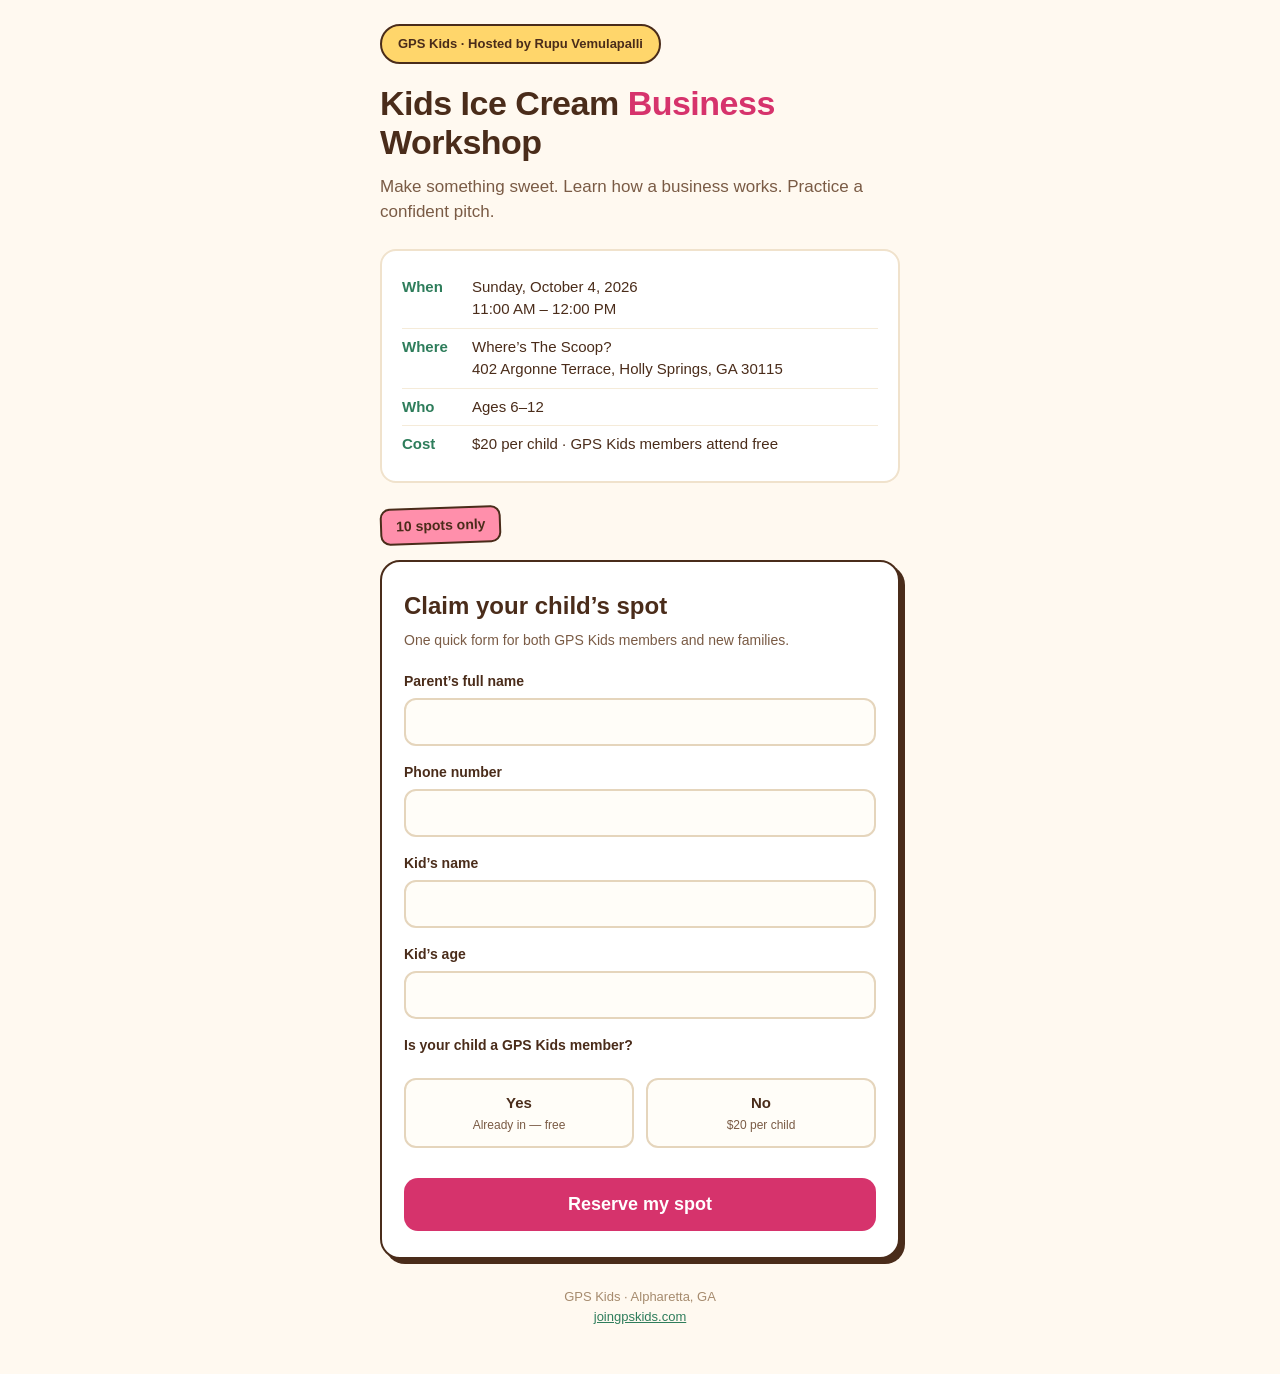
==== index.html @ 02529e6b "Workshop signup page" ====
<!DOCTYPE html>
<html lang="en">
<head>
<meta charset="UTF-8">
<meta name="viewport" content="width=device-width, initial-scale=1.0">
<title>Kids Ice Cream Business Workshop — Sign Up | GPS Kids</title>
<meta name="description" content="Sign up for the GPS Kids Ice Cream Business Workshop on Sunday, October 4, 2026 in Holly Springs, GA. Ages 6–12.">
<style>
  * { box-sizing: border-box; margin: 0; padding: 0; }
  body {
    font-family: -apple-system, BlinkMacSystemFont, "Segoe UI", Roboto, Helvetica, Arial, sans-serif;
    background: #FFF9F0; color: #4A2C1A; line-height: 1.5;
    -webkit-font-smoothing: antialiased;
  }
  .wrap { max-width: 560px; margin: 0 auto; padding: 24px 20px 48px; }
  .badge {
    display: inline-block; background: #FFD66B; color: #4A2C1A;
    font-weight: 700; font-size: 13px; padding: 8px 16px; border-radius: 999px;
    border: 2px solid #4A2C1A; margin-bottom: 20px;
  }
  h1 { font-size: 34px; line-height: 1.15; letter-spacing: -0.5px; margin-bottom: 12px; }
  h1 .pink { color: #D6336C; }
  .sub { font-size: 17px; color: #7A5B45; margin-bottom: 24px; }
  .details {
    background: #fff; border: 2px solid #F0E2CC; border-radius: 16px;
    padding: 18px 20px; margin-bottom: 24px;
  }
  .details div { display: flex; gap: 12px; padding: 7px 0; font-size: 15px; }
  .details div + div { border-top: 1px solid #F5EBD9; }
  .details strong { min-width: 58px; color: #2E7D5B; }
  .spots {
    display: inline-block; background: #FF8FAB; color: #4A2C1A; font-weight: 800;
    font-size: 14px; padding: 6px 14px; border-radius: 10px; transform: rotate(-2deg);
    border: 2px solid #4A2C1A; margin-bottom: 16px;
  }
  form {
    background: #fff; border: 2px solid #4A2C1A; border-radius: 20px;
    padding: 26px 22px; box-shadow: 5px 5px 0 #4A2C1A;
  }
  form h2 { font-size: 24px; margin-bottom: 6px; }
  form p.hint { font-size: 14px; color: #7A5B45; margin-bottom: 20px; }
  label { display: block; font-weight: 700; font-size: 14px; margin: 16px 0 6px; }
  input[type=text], input[type=tel], input[type=number] {
    width: 100%; padding: 13px 14px; font-size: 16px; border: 2px solid #E5D5BC;
    border-radius: 12px; background: #FFFDF8; color: #4A2C1A;
  }
  input:focus { outline: none; border-color: #D6336C; }
  .radio-row { display: flex; gap: 12px; margin-top: 6px; }
  .radio-card {
    flex: 1; border: 2px solid #E5D5BC; border-radius: 12px; padding: 12px;
    text-align: center; cursor: pointer; font-weight: 700; font-size: 15px;
    background: #FFFDF8; transition: border-color .15s, background .15s;
  }
  .radio-card input { display: none; }
  .radio-card small { display: block; font-weight: 400; color: #7A5B45; font-size: 12px; margin-top: 2px; }
  .radio-card.selected { border-color: #D6336C; background: #FFF0F5; }
  button.submit {
    width: 100%; margin-top: 24px; padding: 16px; font-size: 18px; font-weight: 800;
    color: #fff; background: #D6336C; border: none; border-radius: 14px; cursor: pointer;
  }
  button.submit:active { transform: scale(.98); }
  .result { display: none; background: #fff; border: 2px solid #4A2C1A; border-radius: 20px;
    padding: 30px 24px; text-align: center; box-shadow: 5px 5px 0 #4A2C1A; }
  .result h2 { font-size: 26px; margin-bottom: 10px; }
  .result p { color: #7A5B45; margin-bottom: 18px; font-size: 16px; }
  .pay-btn {
    display: inline-block; background: #635BFF; color: #fff; font-weight: 800; font-size: 18px;
    padding: 16px 34px; border-radius: 14px; text-decoration: none;
  }
  .footer { text-align: center; margin-top: 28px; font-size: 13px; color: #A68B6E; }
  .footer a { color: #2E7D5B; }
</style>
</head>
<body>
<div class="wrap">
  <span class="badge">GPS Kids &middot; Hosted by Rupu Vemulapalli</span>
  <h1>Kids Ice Cream <span class="pink">Business</span> Workshop</h1>
  <p class="sub">Make something sweet. Learn how a business works. Practice a confident pitch.</p>

  <div class="details">
    <div><strong>When</strong><span>Sunday, October 4, 2026<br>11:00 AM &ndash; 12:00 PM</span></div>
    <div><strong>Where</strong><span>Where&rsquo;s The Scoop?<br>402 Argonne Terrace, Holly Springs, GA 30115</span></div>
    <div><strong>Who</strong><span>Ages 6&ndash;12</span></div>
    <div><strong>Cost</strong><span>$20 per child &middot; GPS Kids members attend free</span></div>
  </div>

  <span class="spots">10 spots only</span>

  <form id="signupForm" action="https://docs.google.com/forms/d/e/1FAIpQLSeC4qrJHAtzPGUiUw80MDa_D_46KIFvOQy_CZYjhplQwrTwWQ/formResponse" method="POST" target="hiddenFrame">
    <h2>Claim your child&rsquo;s spot</h2>
    <p class="hint">One quick form for both GPS Kids members and new families.</p>

    <label for="parent">Parent&rsquo;s full name</label>
    <input type="text" id="parent" name="entry.1536958094" required autocomplete="name">

    <label for="phone">Phone number</label>
    <input type="tel" id="phone" name="entry.1301159014" required autocomplete="tel">

    <label for="kid">Kid&rsquo;s name</label>
    <input type="text" id="kid" name="entry.1490838091" required>

    <label for="age">Kid&rsquo;s age</label>
    <input type="number" id="age" name="entry.954316643" min="6" max="12" required>

    <label>Is your child a GPS Kids member?</label>
    <div class="radio-row">
      <label class="radio-card" id="cardYes"><input type="radio" name="entry.538425871" value="Yes" required>Yes<small>Already in &mdash; free</small></label>
      <label class="radio-card" id="cardNo"><input type="radio" name="entry.538425871" value="No">No<small>$20 per child</small></label>
    </div>

    <button class="submit" type="submit">Reserve my spot</button>
  </form>
  <iframe name="hiddenFrame" style="display:none"></iframe>

  <div class="result" id="resultMember">
    <h2>You&rsquo;re in! 🎉</h2>
    <p>As a GPS Kids member, your child&rsquo;s spot is confirmed &mdash; no payment needed. We&rsquo;ll see you on <strong>Sunday, October 4 at 11:00 AM</strong> at Where&rsquo;s The Scoop?</p>
    <p style="font-size:14px">Questions? Text <a href="tel:+14707792869">470-779-2869</a>.</p>
  </div>

  <div class="result" id="resultPaid">
    <h2>Almost done! 🍦</h2>
    <p>Your details are saved. Tap below to pay <strong>$20</strong> and lock in your child&rsquo;s spot.</p>
    <a class="pay-btn" href="https://buy.stripe.com/dRmbJ21vqfpP0i94IraMU0x">Pay $20 &amp; Reserve</a>
    <p style="font-size:14px; margin-top:16px">Questions? Text <a href="tel:+14707792869">470-779-2869</a>.</p>
  </div>

  <div class="footer">
    GPS Kids &middot; Alpharetta, GA<br>
    <a href="https://joingpskids.com">joingpskids.com</a>
  </div>
</div>

<script>
  var cards = document.querySelectorAll('.radio-card');
  cards.forEach(function(card){
    card.addEventListener('click', function(){
      cards.forEach(function(c){ c.classList.remove('selected'); });
      card.classList.add('selected');
    });
  });
  document.getElementById('signupForm').addEventListener('submit', function(){
    var isMember = document.querySelector('input[name="entry.538425871"]:checked').value === 'Yes';
    var form = document.getElementById('signupForm');
    setTimeout(function(){
      form.style.display = 'none';
      document.getElementById(isMember ? 'resultMember' : 'resultPaid').style.display = 'block';
      window.scrollTo(0, 0);
    }, 600);
  });
</script>
</body>
</html>
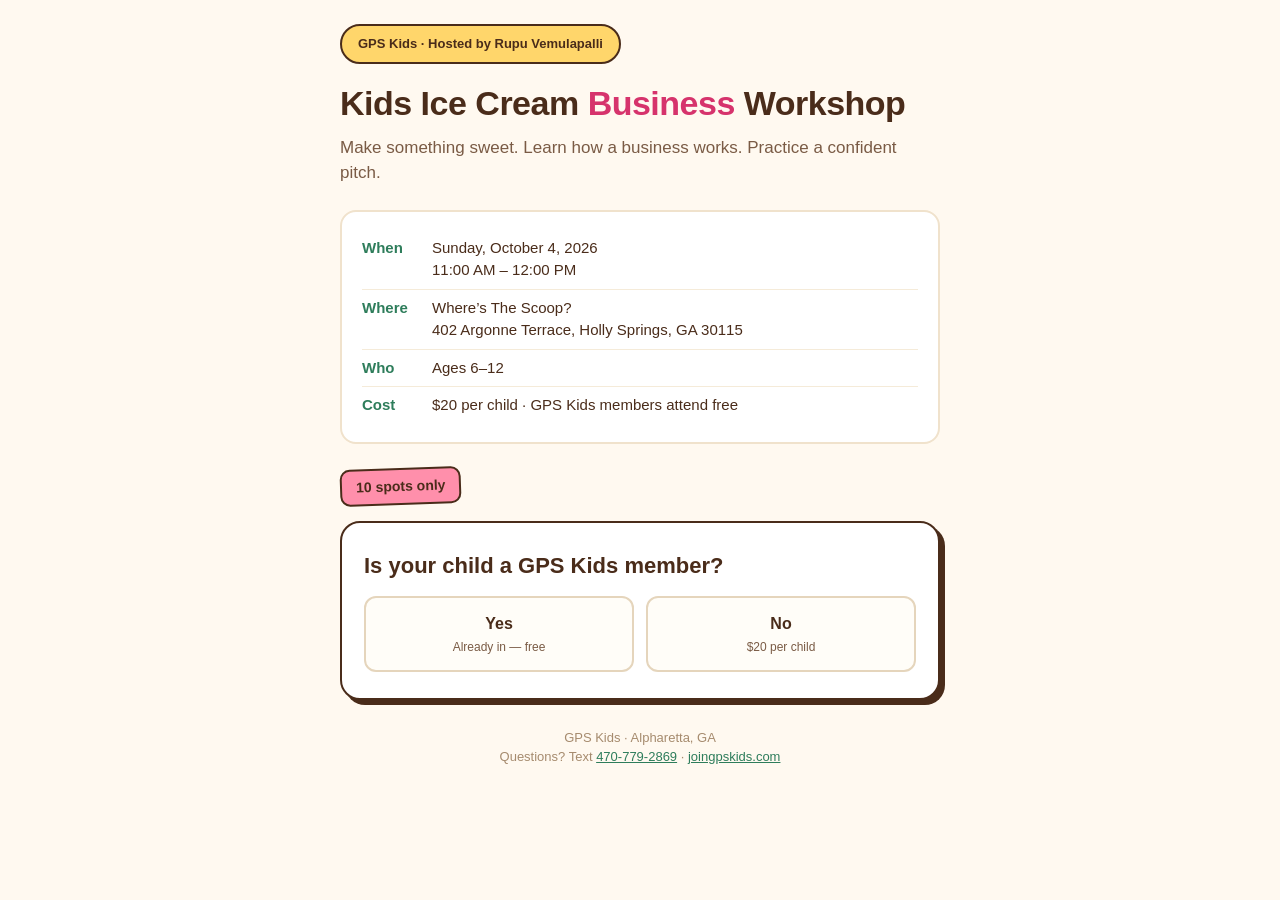
==== commit 091dd32e: "Embed Google Form directly; member/guest split with Stripe step" ====
--- a/index.html
+++ b/index.html
@@ -12,7 +12,7 @@
     background: #FFF9F0; color: #4A2C1A; line-height: 1.5;
     -webkit-font-smoothing: antialiased;
   }
-  .wrap { max-width: 560px; margin: 0 auto; padding: 24px 20px 48px; }
+  .wrap { max-width: 640px; margin: 0 auto; padding: 24px 20px 48px; }
   .badge {
     display: inline-block; background: #FFD66B; color: #4A2C1A;
     font-weight: 700; font-size: 13px; padding: 8px 16px; border-radius: 999px;
@@ -33,39 +33,36 @@
     font-size: 14px; padding: 6px 14px; border-radius: 10px; transform: rotate(-2deg);
     border: 2px solid #4A2C1A; margin-bottom: 16px;
   }
-  form {
+  .card {
     background: #fff; border: 2px solid #4A2C1A; border-radius: 20px;
-    padding: 26px 22px; box-shadow: 5px 5px 0 #4A2C1A;
+    padding: 26px 22px; box-shadow: 5px 5px 0 #4A2C1A; margin-bottom: 20px;
   }
-  form h2 { font-size: 24px; margin-bottom: 6px; }
-  form p.hint { font-size: 14px; color: #7A5B45; margin-bottom: 20px; }
-  label { display: block; font-weight: 700; font-size: 14px; margin: 16px 0 6px; }
-  input[type=text], input[type=tel], input[type=number] {
-    width: 100%; padding: 13px 14px; font-size: 16px; border: 2px solid #E5D5BC;
-    border-radius: 12px; background: #FFFDF8; color: #4A2C1A;
-  }
-  input:focus { outline: none; border-color: #D6336C; }
-  .radio-row { display: flex; gap: 12px; margin-top: 6px; }
+  .card h2 { font-size: 22px; margin-bottom: 14px; }
+  .radio-row { display: flex; gap: 12px; }
   .radio-card {
-    flex: 1; border: 2px solid #E5D5BC; border-radius: 12px; padding: 12px;
-    text-align: center; cursor: pointer; font-weight: 700; font-size: 15px;
+    flex: 1; border: 2px solid #E5D5BC; border-radius: 12px; padding: 14px;
+    text-align: center; cursor: pointer; font-weight: 700; font-size: 16px;
     background: #FFFDF8; transition: border-color .15s, background .15s;
   }
-  .radio-card input { display: none; }
   .radio-card small { display: block; font-weight: 400; color: #7A5B45; font-size: 12px; margin-top: 2px; }
-  .radio-card.selected { border-color: #D6336C; background: #FFF0F5; }
-  button.submit {
-    width: 100%; margin-top: 24px; padding: 16px; font-size: 18px; font-weight: 800;
-    color: #fff; background: #D6336C; border: none; border-radius: 14px; cursor: pointer;
+  .step { display: none; }
+  .step h2 { font-size: 22px; margin-bottom: 6px; }
+  .step p.hint { font-size: 14px; color: #7A5B45; margin-bottom: 12px; }
+  .free-note {
+    background: #E6F7ED; border: 2px solid #2E7D5B; border-radius: 12px;
+    padding: 14px 16px; font-size: 15px; margin-bottom: 16px;
   }
-  button.submit:active { transform: scale(.98); }
-  .result { display: none; background: #fff; border: 2px solid #4A2C1A; border-radius: 20px;
-    padding: 30px 24px; text-align: center; box-shadow: 5px 5px 0 #4A2C1A; }
-  .result h2 { font-size: 26px; margin-bottom: 10px; }
-  .result p { color: #7A5B45; margin-bottom: 18px; font-size: 16px; }
+  .pay-box {
+    background: #F0EFFF; border: 2px dashed #635BFF; border-radius: 12px;
+    padding: 18px; margin-top: 18px; text-align: center;
+  }
+  .pay-box p { font-size: 15px; margin-bottom: 12px; }
   .pay-btn {
     display: inline-block; background: #635BFF; color: #fff; font-weight: 800; font-size: 18px;
     padding: 16px 34px; border-radius: 14px; text-decoration: none;
+  }
+  iframe.form-embed {
+    width: 100%; height: 1100px; border: none; border-radius: 12px; background: #fff;
   }
   .footer { text-align: center; margin-top: 28px; font-size: 13px; color: #A68B6E; }
   .footer a { color: #2E7D5B; }
@@ -86,68 +83,42 @@
 
   <span class="spots">10 spots only</span>
 
-  <form id="signupForm" action="https://docs.google.com/forms/d/e/1FAIpQLSeC4qrJHAtzPGUiUw80MDa_D_46KIFvOQy_CZYjhplQwrTwWQ/formResponse" method="POST" target="hiddenFrame">
-    <h2>Claim your child&rsquo;s spot</h2>
-    <p class="hint">One quick form for both GPS Kids members and new families.</p>
-
-    <label for="parent">Parent&rsquo;s full name</label>
-    <input type="text" id="parent" name="entry.1536958094" required autocomplete="name">
-
-    <label for="phone">Phone number</label>
-    <input type="tel" id="phone" name="entry.1301159014" required autocomplete="tel">
-
-    <label for="kid">Kid&rsquo;s name</label>
-    <input type="text" id="kid" name="entry.1490838091" required>
-
-    <label for="age">Kid&rsquo;s age</label>
-    <input type="number" id="age" name="entry.954316643" min="6" max="12" required>
-
-    <label>Is your child a GPS Kids member?</label>
+  <div class="card" id="memberCard">
+    <h2>Is your child a GPS Kids member?</h2>
     <div class="radio-row">
-      <label class="radio-card" id="cardYes"><input type="radio" name="entry.538425871" value="Yes" required>Yes<small>Already in &mdash; free</small></label>
-      <label class="radio-card" id="cardNo"><input type="radio" name="entry.538425871" value="No">No<small>$20 per child</small></label>
+      <div class="radio-card" onclick="pick(true)">Yes<small>Already in &mdash; free</small></div>
+      <div class="radio-card" onclick="pick(false)">No<small>$20 per child</small></div>
     </div>
-
-    <button class="submit" type="submit">Reserve my spot</button>
-  </form>
-  <iframe name="hiddenFrame" style="display:none"></iframe>
-
-  <div class="result" id="resultMember">
-    <h2>You&rsquo;re in! 🎉</h2>
-    <p>As a GPS Kids member, your child&rsquo;s spot is confirmed &mdash; no payment needed. We&rsquo;ll see you on <strong>Sunday, October 4 at 11:00 AM</strong> at Where&rsquo;s The Scoop?</p>
-    <p style="font-size:14px">Questions? Text <a href="tel:+14707792869">470-779-2869</a>.</p>
   </div>
 
-  <div class="result" id="resultPaid">
-    <h2>Almost done! 🍦</h2>
-    <p>Your details are saved. Tap below to pay <strong>$20</strong> and lock in your child&rsquo;s spot.</p>
-    <a class="pay-btn" href="https://buy.stripe.com/dRmbJ21vqfpP0i94IraMU0x">Pay $20 &amp; Reserve</a>
-    <p style="font-size:14px; margin-top:16px">Questions? Text <a href="tel:+14707792869">470-779-2869</a>.</p>
+  <div class="card step" id="stepMember">
+    <div class="free-note">🎉 <strong>Members attend free!</strong> Just fill in the form below to save your child&rsquo;s spot.</div>
+    <h2>Step 1 &mdash; Your details</h2>
+    <iframe class="form-embed" src="https://docs.google.com/forms/d/e/1FAIpQLSeC4qrJHAtzPGUiUw80MDa_D_46KIFvOQy_CZYjhplQwrTwWQ/viewform?embedded=true" title="Workshop signup form" loading="lazy">Loading&hellip;</iframe>
+  </div>
+
+  <div class="card step" id="stepGuest">
+    <h2>Step 1 &mdash; Your details</h2>
+    <p class="hint">Fill in the form below, then complete Step 2 to lock in the spot.</p>
+    <iframe class="form-embed" src="https://docs.google.com/forms/d/e/1FAIpQLSeC4qrJHAtzPGUiUw80MDa_D_46KIFvOQy_CZYjhplQwrTwWQ/viewform?embedded=true" title="Workshop signup form" loading="lazy">Loading&hellip;</iframe>
+    <div class="pay-box">
+      <p><strong>Step 2 &mdash;</strong> Pay <strong>$20</strong> to reserve your child&rsquo;s spot.</p>
+      <a class="pay-btn" href="https://buy.stripe.com/dRmbJ21vqfpP0i94IraMU0x">Pay $20 &amp; Reserve</a>
+    </div>
   </div>
 
   <div class="footer">
     GPS Kids &middot; Alpharetta, GA<br>
-    <a href="https://joingpskids.com">joingpskids.com</a>
+    Questions? Text <a href="tel:+14707792869">470-779-2869</a> &middot; <a href="https://joingpskids.com">joingpskids.com</a>
   </div>
 </div>
 
 <script>
-  var cards = document.querySelectorAll('.radio-card');
-  cards.forEach(function(card){
-    card.addEventListener('click', function(){
-      cards.forEach(function(c){ c.classList.remove('selected'); });
-      card.classList.add('selected');
-    });
-  });
-  document.getElementById('signupForm').addEventListener('submit', function(){
-    var isMember = document.querySelector('input[name="entry.538425871"]:checked').value === 'Yes';
-    var form = document.getElementById('signupForm');
-    setTimeout(function(){
-      form.style.display = 'none';
-      document.getElementById(isMember ? 'resultMember' : 'resultPaid').style.display = 'block';
-      window.scrollTo(0, 0);
-    }, 600);
-  });
+  function pick(isMember) {
+    document.getElementById('memberCard').style.display = 'none';
+    document.getElementById(isMember ? 'stepMember' : 'stepGuest').style.display = 'block';
+    window.scrollTo(0, 0);
+  }
 </script>
 </body>
 </html>
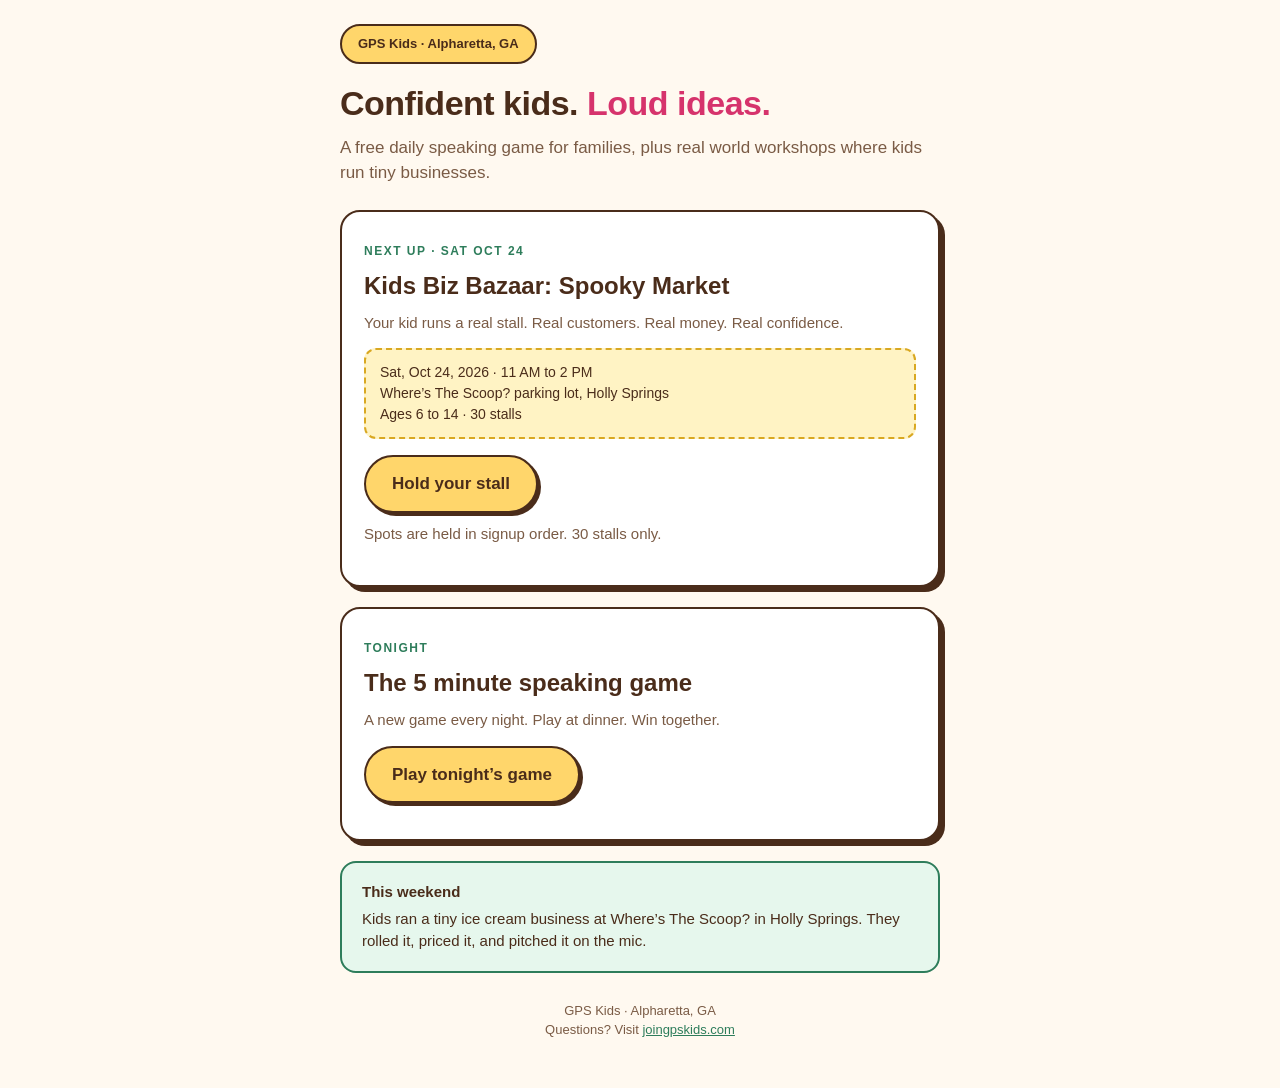
==== commit e5d5daef: "Root hub: bazaar card flips from first-dibs club list to direct Hold your stall CTA" ====
--- a/index.html
+++ b/index.html
@@ -3,8 +3,17 @@
 <head>
 <meta charset="UTF-8">
 <meta name="viewport" content="width=device-width, initial-scale=1.0">
-<title>Kids Ice Cream Business Workshop — Sign Up | GPS Kids</title>
-<meta name="description" content="Sign up for the GPS Kids Ice Cream Business Workshop on Sunday, October 4, 2026 in Holly Springs, GA. Ages 6–12.">
+<title>GPS Kids | Confident kids. Loud ideas.</title>
+<meta name="description" content="GPS Kids: a free daily 5-minute speaking game for families, plus real-world workshops where kids run tiny businesses. Alpharetta, GA.">
+<meta property="og:title" content="GPS Kids | Confident kids. Loud ideas.">
+<meta property="og:description" content="A free daily speaking game for families, plus workshops where kids run tiny businesses. Next up: Kids Biz Bazaar, Sat Oct 24.">
+<meta property="og:type" content="website">
+<meta property="og:url" content="https://register.joingpskids.com/">
+<meta property="og:image" content="https://register.joingpskids.com/app/og-image.png">
+<meta name="twitter:card" content="summary_large_image">
+<meta name="twitter:title" content="GPS Kids | Confident kids. Loud ideas.">
+<meta name="twitter:description" content="A free daily speaking game for families, plus workshops where kids run tiny businesses. Next up: Kids Biz Bazaar, Sat Oct 24.">
+<meta name="twitter:image" content="https://register.joingpskids.com/app/og-image.png">
 <style>
   * { box-sizing: border-box; margin: 0; padding: 0; }
   body {
@@ -21,104 +30,64 @@
   h1 { font-size: 34px; line-height: 1.15; letter-spacing: -0.5px; margin-bottom: 12px; }
   h1 .pink { color: #D6336C; }
   .sub { font-size: 17px; color: #7A5B45; margin-bottom: 24px; }
-  .details {
-    background: #fff; border: 2px solid #F0E2CC; border-radius: 16px;
-    padding: 18px 20px; margin-bottom: 24px;
-  }
-  .details div { display: flex; gap: 12px; padding: 7px 0; font-size: 15px; }
-  .details div + div { border-top: 1px solid #F5EBD9; }
-  .details strong { min-width: 58px; color: #2E7D5B; }
-  .spots {
-    display: inline-block; background: #FF8FAB; color: #4A2C1A; font-weight: 800;
-    font-size: 14px; padding: 6px 14px; border-radius: 10px; transform: rotate(-2deg);
-    border: 2px solid #4A2C1A; margin-bottom: 16px;
-  }
   .card {
     background: #fff; border: 2px solid #4A2C1A; border-radius: 20px;
     padding: 26px 22px; box-shadow: 5px 5px 0 #4A2C1A; margin-bottom: 20px;
   }
-  .card h2 { font-size: 22px; margin-bottom: 14px; }
-  .radio-row { display: flex; gap: 12px; }
-  .radio-card {
-    flex: 1; border: 2px solid #E5D5BC; border-radius: 12px; padding: 14px;
-    text-align: center; cursor: pointer; font-weight: 700; font-size: 16px;
-    background: #FFFDF8; transition: border-color .15s, background .15s;
+  .card h2 { font-size: 24px; margin-bottom: 8px; }
+  .card p { font-size: 15px; color: #7A5B45; margin-bottom: 14px; }
+  .kicker {
+    display: inline-block; font-size: 12px; font-weight: 800; letter-spacing: 1.5px;
+    color: #2E7D5B; margin-bottom: 8px;
   }
-  .radio-card small { display: block; font-weight: 400; color: #7A5B45; font-size: 12px; margin-top: 2px; }
-  .step { display: none; }
-  .step h2 { font-size: 22px; margin-bottom: 6px; }
-  .step p.hint { font-size: 14px; color: #7A5B45; margin-bottom: 12px; }
-  .free-note {
-    background: #E6F7ED; border: 2px solid #2E7D5B; border-radius: 12px;
-    padding: 14px 16px; font-size: 15px; margin-bottom: 16px;
+  .facts {
+    font-size: 14px; color: #4A2C1A; background: #FFF3C4;
+    border: 2px dashed #D9A821; border-radius: 12px; padding: 12px 14px; margin-bottom: 16px;
   }
-  .pay-box {
-    background: #F0EFFF; border: 2px dashed #635BFF; border-radius: 12px;
-    padding: 18px; margin-top: 18px; text-align: center;
+  .btn {
+    display: inline-block; background: #FFD66B; color: #4A2C1A; font-weight: 800;
+    font-size: 17px; padding: 14px 26px; border-radius: 999px; border: 2px solid #4A2C1A;
+    text-decoration: none; box-shadow: 3px 3px 0 #4A2C1A; margin-bottom: 10px;
   }
-  .pay-box p { font-size: 15px; margin-bottom: 12px; }
-  .pay-btn {
-    display: inline-block; background: #635BFF; color: #fff; font-weight: 800; font-size: 18px;
-    padding: 16px 34px; border-radius: 14px; text-decoration: none;
+  .btn:active { transform: translate(2px, 2px); box-shadow: 1px 1px 0 #4A2C1A; }
+  .fine { font-size: 13px; color: #7A5B45; }
+  .weekend {
+    background: #E6F7ED; border: 2px solid #2E7D5B; border-radius: 16px;
+    padding: 18px 20px; margin-bottom: 20px; font-size: 15px;
   }
-  iframe.form-embed {
-    width: 100%; height: 1100px; border: none; border-radius: 12px; background: #fff;
-  }
-  .footer { text-align: center; margin-top: 28px; font-size: 13px; color: #A68B6E; }
-  .footer a { color: #2E7D5B; }
+  .weekend strong { display: block; margin-bottom: 4px; }
+  footer { text-align: center; font-size: 13px; color: #7A5B45; margin-top: 28px; }
+  footer a { color: #2E7D5B; }
 </style>
 </head>
 <body>
 <div class="wrap">
-  <span class="badge">GPS Kids &middot; Hosted by Rupu Vemulapalli</span>
-  <h1>Kids Ice Cream <span class="pink">Business</span> Workshop</h1>
-  <p class="sub">Make something sweet. Learn how a business works. Practice a confident pitch.</p>
+  <span class="badge">GPS Kids &middot; Alpharetta, GA</span>
+  <h1>Confident kids. <span class="pink">Loud ideas.</span></h1>
+  <p class="sub">A free daily speaking game for families, plus real world workshops where kids run tiny businesses.</p>
 
-  <div class="details">
-    <div><strong>When</strong><span>Sunday, October 4, 2026<br>11:00 AM &ndash; 12:00 PM</span></div>
-    <div><strong>Where</strong><span>Where&rsquo;s The Scoop?<br>402 Argonne Terrace, Holly Springs, GA 30115</span></div>
-    <div><strong>Who</strong><span>Ages 6&ndash;12</span></div>
-    <div><strong>Cost</strong><span>$20 per child &middot; GPS Kids members attend free</span></div>
+  <div class="card" id="nextCard">
+    <span class="kicker">NEXT UP &middot; SAT OCT 24</span>
+    <h2>Kids Biz Bazaar: Spooky Market</h2>
+    <p>Your kid runs a real stall. Real customers. Real money. Real confidence.</p>
+    <div class="facts">Sat, Oct 24, 2026 &middot; 11 AM to 2 PM<br>Where&rsquo;s The Scoop? parking lot, Holly Springs<br>Ages 6 to 14 &middot; 30 stalls</div>
+    <a class="btn" id="bazaarCta" href="https://register.joingpskids.com/kids-biz-bazaar-2026/">Hold your stall</a>
+    <p class="fine">Spots are held in signup order. 30 stalls only.</p>
   </div>
 
-  <span class="spots">10 spots only</span>
-
-  <div class="card" id="memberCard">
-    <h2>Is your child a GPS Kids member?</h2>
-    <div class="radio-row">
-      <div class="radio-card" onclick="pick(true)">Yes<small>Already in &mdash; free</small></div>
-      <div class="radio-card" onclick="pick(false)">No<small>$20 per child</small></div>
-    </div>
+  <div class="card" id="tonightCard">
+    <span class="kicker">TONIGHT</span>
+    <h2>The 5 minute speaking game</h2>
+    <p>A new game every night. Play at dinner. Win together.</p>
+    <a class="btn" id="gameCta" href="https://register.joingpskids.com/app/?ref=GK-SHARE">Play tonight&rsquo;s game</a>
   </div>
 
-  <div class="card step" id="stepMember">
-    <div class="free-note">🎉 <strong>Members attend free!</strong> Just fill in the form below to save your child&rsquo;s spot.</div>
-    <h2>Step 1 &mdash; Your details</h2>
-    <iframe class="form-embed" src="https://docs.google.com/forms/d/e/1FAIpQLSeC4qrJHAtzPGUiUw80MDa_D_46KIFvOQy_CZYjhplQwrTwWQ/viewform?embedded=true" title="Workshop signup form" loading="lazy">Loading&hellip;</iframe>
+  <div class="weekend" id="weekendStrip">
+    <strong>This weekend</strong>
+    Kids ran a tiny ice cream business at Where&rsquo;s The Scoop? in Holly Springs. They rolled it, priced it, and pitched it on the mic.
   </div>
 
-  <div class="card step" id="stepGuest">
-    <h2>Step 1 &mdash; Your details</h2>
-    <p class="hint">Fill in the form below, then complete Step 2 to lock in the spot.</p>
-    <iframe class="form-embed" src="https://docs.google.com/forms/d/e/1FAIpQLSeC4qrJHAtzPGUiUw80MDa_D_46KIFvOQy_CZYjhplQwrTwWQ/viewform?embedded=true" title="Workshop signup form" loading="lazy">Loading&hellip;</iframe>
-    <div class="pay-box">
-      <p><strong>Step 2 &mdash;</strong> Pay <strong>$20</strong> to reserve your child&rsquo;s spot.</p>
-      <a class="pay-btn" href="https://buy.stripe.com/dRmbJ21vqfpP0i94IraMU0x">Pay $20 &amp; Reserve</a>
-    </div>
-  </div>
-
-  <div class="footer">
-    GPS Kids &middot; Alpharetta, GA<br>
-    Questions? Text <a href="tel:+14707792869">470-779-2869</a> &middot; <a href="https://joingpskids.com">joingpskids.com</a>
-  </div>
+  <footer>GPS Kids &middot; Alpharetta, GA<br>Questions? Visit <a href="https://joingpskids.com">joingpskids.com</a></footer>
 </div>
-
-<script>
-  function pick(isMember) {
-    document.getElementById('memberCard').style.display = 'none';
-    document.getElementById(isMember ? 'stepMember' : 'stepGuest').style.display = 'block';
-    window.scrollTo(0, 0);
-  }
-</script>
 </body>
 </html>
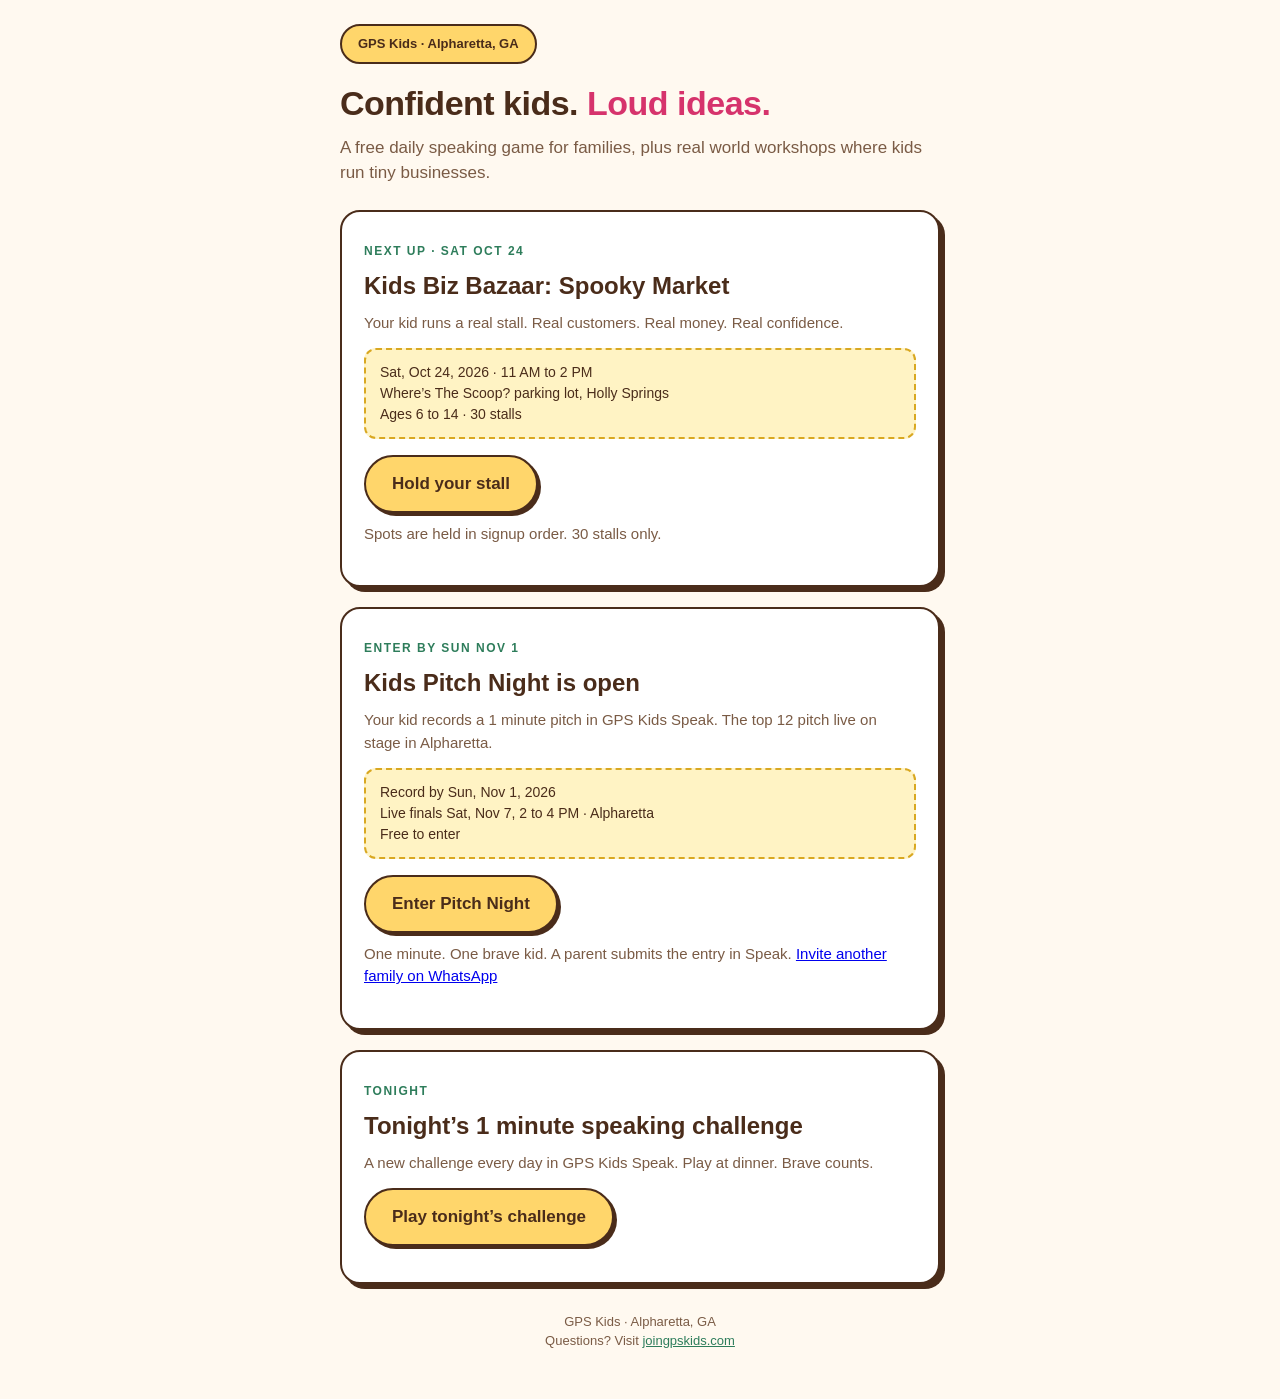
==== commit 5eb56979: "Root hub: Pitch Night card replaces stale weekend strip, Speak 1-minute copy" ====
--- a/index.html
+++ b/index.html
@@ -4,7 +4,7 @@
 <meta charset="UTF-8">
 <meta name="viewport" content="width=device-width, initial-scale=1.0">
 <title>GPS Kids | Confident kids. Loud ideas.</title>
-<meta name="description" content="GPS Kids: a free daily 5-minute speaking game for families, plus real-world workshops where kids run tiny businesses. Alpharetta, GA.">
+<meta name="description" content="GPS Kids: a free 1 minute daily speaking challenge for families, plus real-world workshops where kids run tiny businesses. Alpharetta, GA.">
 <meta property="og:title" content="GPS Kids | Confident kids. Loud ideas.">
 <meta property="og:description" content="A free daily speaking game for families, plus workshops where kids run tiny businesses. Next up: Kids Biz Bazaar, Sat Oct 24.">
 <meta property="og:type" content="website">
@@ -75,16 +75,20 @@
     <p class="fine">Spots are held in signup order. 30 stalls only.</p>
   </div>
 
+  <div class="card" id="pitchCard">
+    <span class="kicker">ENTER BY SUN NOV 1</span>
+    <h2>Kids Pitch Night is open</h2>
+    <p>Your kid records a 1 minute pitch in GPS Kids Speak. The top 12 pitch live on stage in Alpharetta.</p>
+    <div class="facts">Record by Sun, Nov 1, 2026<br>Live finals Sat, Nov 7, 2 to 4 PM &middot; Alpharetta<br>Free to enter</div>
+    <a class="btn" id="pitchCta" href="https://gpskids.app/pitch">Enter Pitch Night</a>
+    <p class="fine">One minute. One brave kid. A parent submits the entry in Speak. <a href="https://wa.me/?text=Kids%20Pitch%20Night%20is%20open.%20Kids%20record%20a%201%20minute%20pitch%20by%20Nov%201%20and%20the%20top%2012%20pitch%20live%20in%20Alpharetta%20on%20Nov%207.%20Free%20to%20enter%3A%20https%3A%2F%2Fregister.joingpskids.com%2Fapp%2F%3Fref%3DGK-SHARE">Invite another family on WhatsApp</a></p>
+  </div>
+
   <div class="card" id="tonightCard">
     <span class="kicker">TONIGHT</span>
-    <h2>The 5 minute speaking game</h2>
-    <p>A new game every night. Play at dinner. Win together.</p>
-    <a class="btn" id="gameCta" href="https://register.joingpskids.com/app/?ref=GK-SHARE">Play tonight&rsquo;s game</a>
-  </div>
-
-  <div class="weekend" id="weekendStrip">
-    <strong>This weekend</strong>
-    Kids ran a tiny ice cream business at Where&rsquo;s The Scoop? in Holly Springs. They rolled it, priced it, and pitched it on the mic.
+    <h2>Tonight&rsquo;s 1 minute speaking challenge</h2>
+    <p>A new challenge every day in GPS Kids Speak. Play at dinner. Brave counts.</p>
+    <a class="btn" id="gameCta" href="https://register.joingpskids.com/app/?ref=GK-SHARE">Play tonight&rsquo;s challenge</a>
   </div>
 
   <footer>GPS Kids &middot; Alpharetta, GA<br>Questions? Visit <a href="https://joingpskids.com">joingpskids.com</a></footer>
